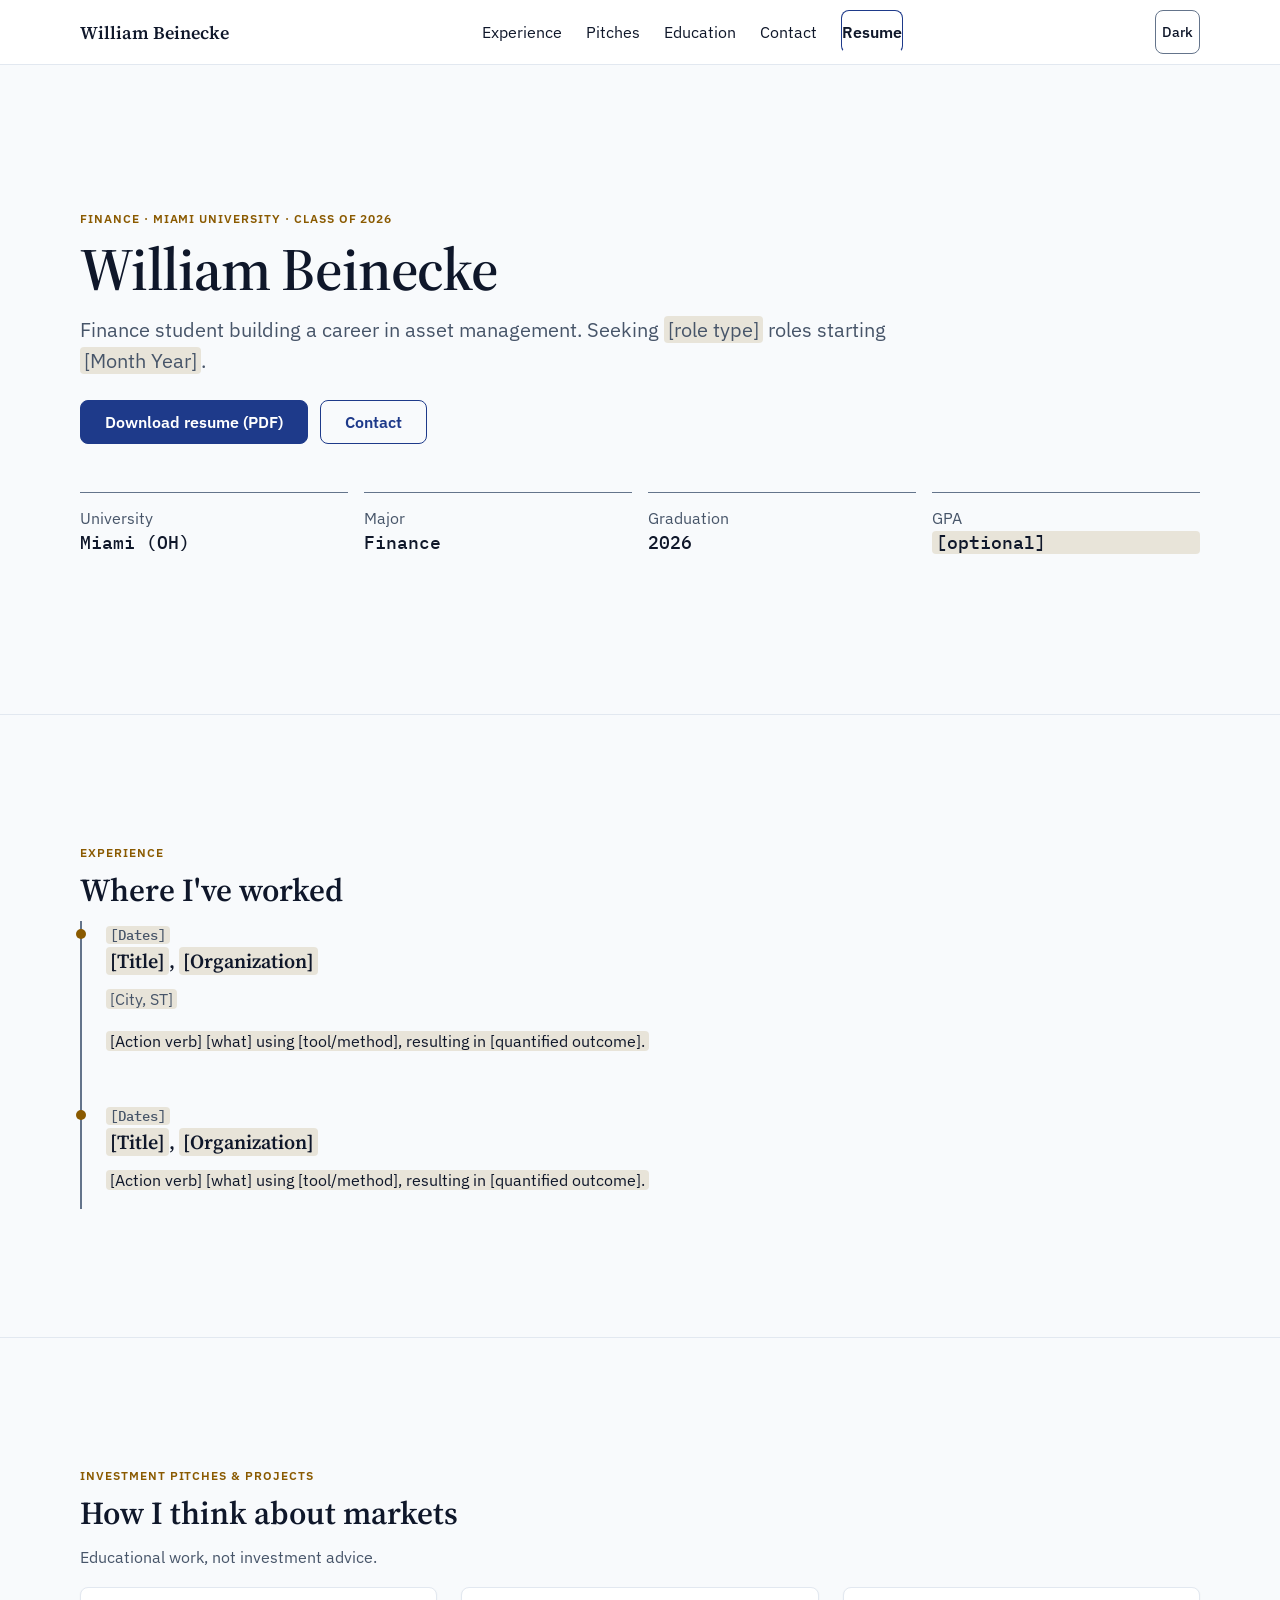
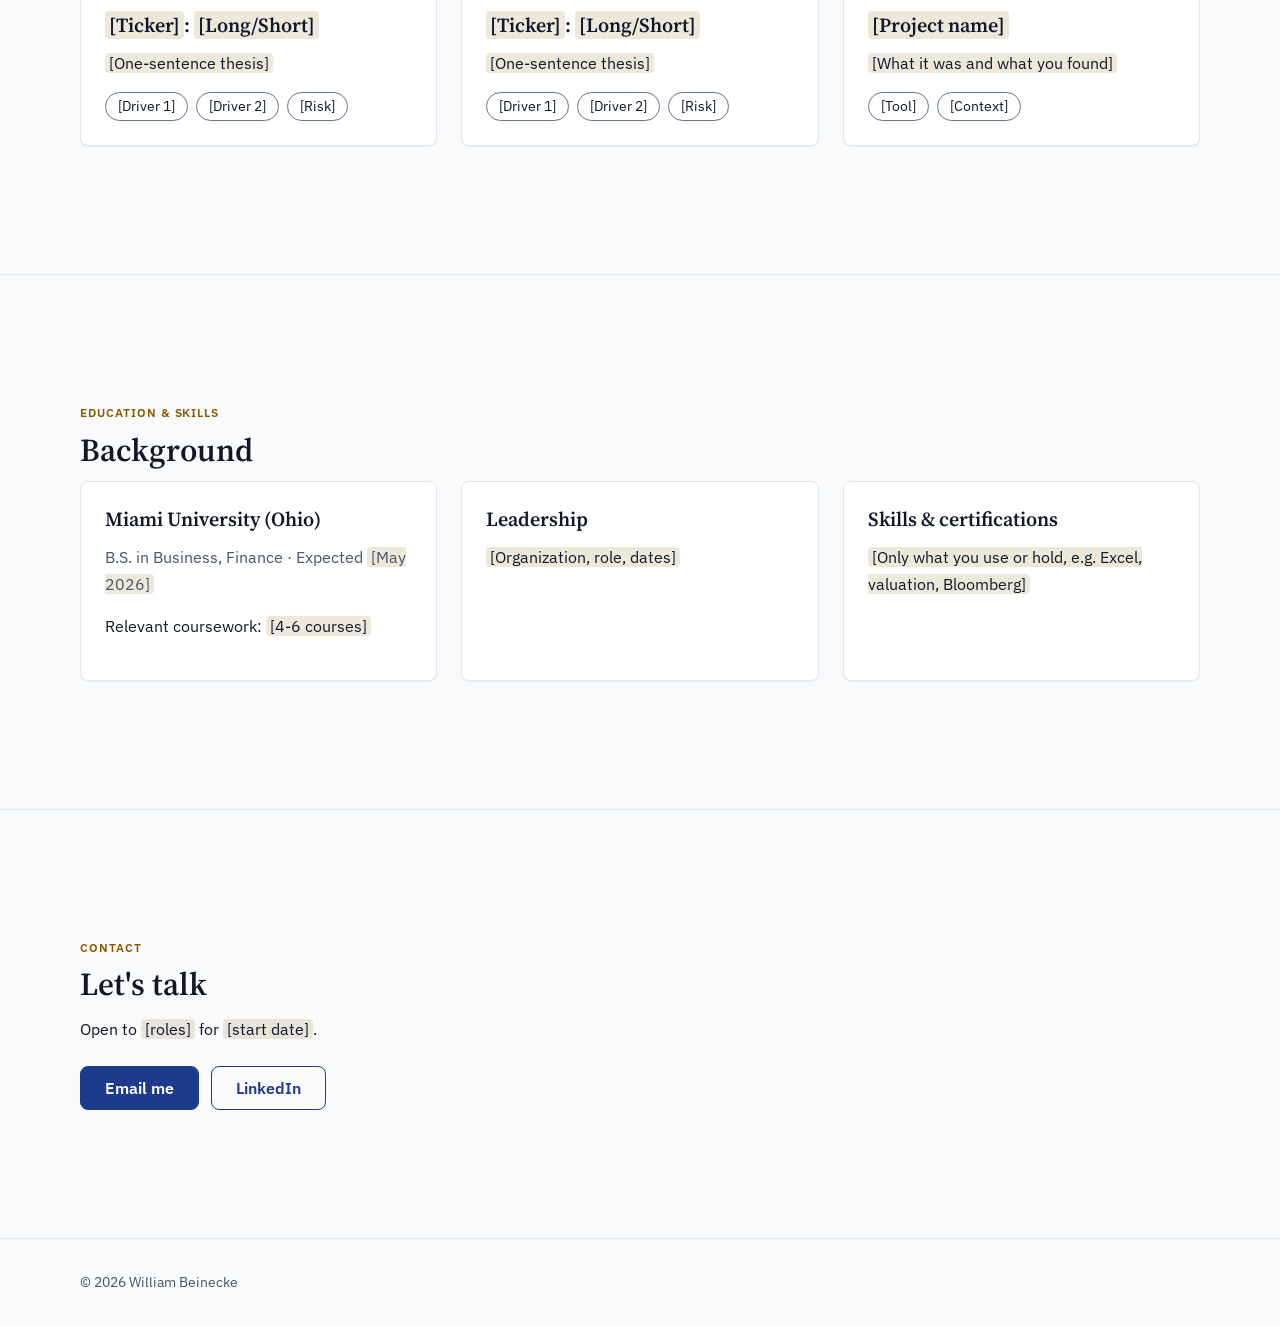
==== index.html @ d51bf865 "Build portfolio site scaffold, styles, scripts, and progress dashboard Co-Authored-By: Claude Sonnet" ====
<!doctype html>
<html lang="en">
<head>
  <meta charset="utf-8">
  <meta name="viewport" content="width=device-width, initial-scale=1">
  <meta name="color-scheme" content="light dark">
  <title>William Beinecke | Finance, Miami University '26 | Asset Management</title>
  <meta name="description" content="William Beinecke is a Miami University (Ohio) finance major, Class of 2026, seeking asset management roles. View experience, pitches, and resume.">
  <meta property="og:type" content="website">
  <meta property="og:title" content="William Beinecke | Finance &amp; Asset Management">
  <meta property="og:description" content="Miami University finance major, Class of 2026, seeking asset management roles.">
  <meta property="og:site_name" content="William Beinecke">
  <meta name="twitter:card" content="summary">
  <link rel="preconnect" href="https://fonts.googleapis.com">
  <link rel="preconnect" href="https://fonts.gstatic.com" crossorigin>
  <link rel="stylesheet" href="https://fonts.googleapis.com/css2?family=IBM+Plex+Mono:wght@500&family=IBM+Plex+Sans:wght@400;500;600&family=Source+Serif+4:wght@600&display=swap">
  <link rel="stylesheet" href="css/tokens.css">
  <link rel="stylesheet" href="css/base.css">
  <link rel="stylesheet" href="css/components.css">
  <script src="js/theme.js"></script>
  <script defer src="js/main.js"></script>
</head>
<body>
  <a class="skip" href="#main">Skip to content</a>
  <header class="site-header">
    <nav class="wrap nav" aria-label="Primary">
      <a class="brand" href="#top">William Beinecke</a>
      <ul class="nav-links" id="nav-links">
        <li><a href="#experience">Experience</a></li>
        <li><a href="#pitches">Pitches</a></li>
        <li><a href="#education">Education</a></li>
        <li><a href="#contact">Contact</a></li>
        <li><a class="btn btn-ghost" href="William-Beinecke-Resume.pdf">Resume</a></li>
      </ul>
      <div class="nav-tools">
        <button class="icon-btn" id="theme-toggle" type="button" aria-pressed="false">Dark</button>
        <button class="icon-btn menu-btn" id="menu-btn" type="button" aria-expanded="false" aria-controls="nav-links" aria-label="Menu">Menu</button>
      </div>
    </nav>
  </header>

  <main id="main">
    <section class="hero wrap" id="top" aria-labelledby="h-name">
      <p class="eyebrow">Finance &middot; Miami University &middot; Class of 2026</p>
      <h1 id="h-name">William Beinecke</h1>
      <p class="lead">Finance student building a career in asset management. Seeking <span class="ph">[role type]</span> roles starting <span class="ph">[Month Year]</span>.</p>
      <div class="cta-row">
        <a class="btn btn-primary" href="William-Beinecke-Resume.pdf">Download resume (PDF)</a>
        <a class="btn btn-ghost" href="#contact">Contact</a>
      </div>
      <ul class="stats" aria-label="Snapshot">
        <li><span class="muted">University</span><strong>Miami (OH)</strong></li>
        <li><span class="muted">Major</span><strong>Finance</strong></li>
        <li><span class="muted">Graduation</span><strong>2026</strong></li>
        <li><span class="muted">GPA</span><strong class="ph">[optional]</strong></li>
      </ul>
    </section>

    <section class="block" id="experience" aria-labelledby="h-exp">
      <div class="wrap">
        <p class="eyebrow">Experience</p>
        <h2 id="h-exp">Where I've worked</h2>
        <ol class="timeline">
          <li class="reveal">
            <span class="date ph">[Dates]</span>
            <h3><span class="ph">[Title]</span>, <span class="ph">[Organization]</span></h3>
            <p class="muted"><span class="ph">[City, ST]</span></p>
            <p><span class="ph">[Action verb] [what] using [tool/method], resulting in [quantified outcome].</span></p>
          </li>
          <li class="reveal">
            <span class="date ph">[Dates]</span>
            <h3><span class="ph">[Title]</span>, <span class="ph">[Organization]</span></h3>
            <p><span class="ph">[Action verb] [what] using [tool/method], resulting in [quantified outcome].</span></p>
          </li>
        </ol>
      </div>
    </section>

    <section class="block" id="pitches" aria-labelledby="h-pitch">
      <div class="wrap">
        <p class="eyebrow">Investment pitches &amp; projects</p>
        <h2 id="h-pitch">How I think about markets</h2>
        <p class="muted">Educational work, not investment advice.</p>
        <div class="grid cols">
          <article class="card hover reveal">
            <h3><span class="ph">[Ticker]</span>: <span class="ph">[Long/Short]</span></h3>
            <p><span class="ph">[One-sentence thesis]</span></p>
            <ul class="tags"><li>[Driver 1]</li><li>[Driver 2]</li><li>[Risk]</li></ul>
          </article>
          <article class="card hover reveal">
            <h3><span class="ph">[Ticker]</span>: <span class="ph">[Long/Short]</span></h3>
            <p><span class="ph">[One-sentence thesis]</span></p>
            <ul class="tags"><li>[Driver 1]</li><li>[Driver 2]</li><li>[Risk]</li></ul>
          </article>
          <article class="card hover reveal">
            <h3><span class="ph">[Project name]</span></h3>
            <p><span class="ph">[What it was and what you found]</span></p>
            <ul class="tags"><li>[Tool]</li><li>[Context]</li></ul>
          </article>
        </div>
      </div>
    </section>

    <section class="block" id="education" aria-labelledby="h-edu">
      <div class="wrap">
        <p class="eyebrow">Education &amp; skills</p>
        <h2 id="h-edu">Background</h2>
        <div class="grid cols">
          <div class="card reveal">
            <h3>Miami University (Ohio)</h3>
            <p class="muted">B.S. in Business, Finance &middot; Expected <span class="ph">[May 2026]</span></p>
            <p>Relevant coursework: <span class="ph">[4-6 courses]</span></p>
          </div>
          <div class="card reveal">
            <h3>Leadership</h3>
            <p><span class="ph">[Organization, role, dates]</span></p>
          </div>
          <div class="card reveal">
            <h3>Skills &amp; certifications</h3>
            <p><span class="ph">[Only what you use or hold, e.g. Excel, valuation, Bloomberg]</span></p>
          </div>
        </div>
      </div>
    </section>

    <section class="block" id="contact" aria-labelledby="h-contact">
      <div class="wrap">
        <p class="eyebrow">Contact</p>
        <h2 id="h-contact">Let's talk</h2>
        <p>Open to <span class="ph">[roles]</span> for <span class="ph">[start date]</span>.</p>
        <div class="cta-row">
          <a class="btn btn-primary" href="mailto:">Email me</a>
          <a class="btn btn-ghost" href="#">LinkedIn</a>
        </div>
      </div>
    </section>
  </main>

  <footer class="site-footer">
    <div class="wrap">&copy; <span id="year">2026</span> William Beinecke</div>
  </footer>
</body>
</html>
---- css/tokens.css ----
:root {
  color-scheme: light dark;
  --bg: #F8FAFC; --surface: #FFFFFF; --text: #0F172A; --text-muted: #475569;
  --primary: #1E3A8A; --on-primary: #FFFFFF; --accent: #8A5A00;
  --border: #E2E8F0; --border-strong: #64748B; --focus: #1E3A8A;
  --ok: #166534; --warn: #8A5A00;
  --shadow-sm: 0 1px 2px rgba(15,23,42,.06);
  --font-head: "Source Serif 4", Georgia, serif;
  --font-body: "IBM Plex Sans", system-ui, -apple-system, "Segoe UI", sans-serif;
  --font-mono: "IBM Plex Mono", ui-monospace, Menlo, monospace;
  --s1: 4px; --s2: 8px; --s3: 12px; --s4: 16px; --s5: 24px; --s6: 32px; --s7: 48px; --s8: 64px;
  --radius: 8px; --maxw: 1120px; --nav-h: 64px;
  --dur: 220ms; --ease: cubic-bezier(.2, 0, .2, 1);
}
@media (prefers-color-scheme: dark) {
  :root:not([data-theme="light"]) {
    --bg: #0B1220; --surface: #121B2E; --text: #E8EEF7; --text-muted: #9AA8BD;
    --primary: #7FA8FF; --on-primary: #0B1220; --accent: #E0B04A;
    --border: #1F2A44; --border-strong: #5B6B88; --focus: #7FA8FF;
    --ok: #6EE7A0; --warn: #E0B04A; --shadow-sm: none;
  }
}
:root[data-theme="dark"] {
  color-scheme: dark;
  --bg: #0B1220; --surface: #121B2E; --text: #E8EEF7; --text-muted: #9AA8BD;
  --primary: #7FA8FF; --on-primary: #0B1220; --accent: #E0B04A;
  --border: #1F2A44; --border-strong: #5B6B88; --focus: #7FA8FF;
  --ok: #6EE7A0; --warn: #E0B04A; --shadow-sm: none;
}
---- css/base.css ----
*, *::before, *::after { box-sizing: border-box; }
html { -webkit-text-size-adjust: 100%; scroll-padding-top: var(--nav-h); }
@media (prefers-reduced-motion: no-preference) { html { scroll-behavior: smooth; } }
body { margin: 0; background: var(--bg); color: var(--text); font: 400 1rem/1.65 var(--font-body); }
h1, h2, h3 { font-family: var(--font-head); font-weight: 600; margin: 0 0 var(--s3); }
h1 { font-size: clamp(2.25rem, 6vw, 3.75rem); line-height: 1.08; letter-spacing: -.02em; }
h2 { font-size: clamp(1.6rem, 3vw, 2rem); line-height: 1.2; }
h3 { font-size: 1.25rem; line-height: 1.3; }
p { margin: 0 0 var(--s4); max-width: 68ch; }
a { color: var(--primary); text-underline-offset: 3px; }
:focus-visible { outline: 3px solid var(--focus); outline-offset: 2px; }
.muted { color: var(--text-muted); }
.eyebrow { font-size: .75rem; letter-spacing: .08em; text-transform: uppercase; color: var(--accent); font-weight: 600; margin: 0 0 var(--s2); }
.skip { position: absolute; left: var(--s4); top: -100px; background: var(--primary); color: var(--on-primary); padding: var(--s2) var(--s4); border-radius: var(--radius); z-index: 100; }
.skip:focus { top: var(--s2); }
.wrap { width: min(100% - 32px, var(--maxw)); margin-inline: auto; }
@media (min-width: 640px) { .wrap { width: min(100% - 48px, var(--maxw)); } }
@media (min-width: 1024px) { .wrap { width: min(100% - 64px, var(--maxw)); } }
.btn { display: inline-flex; align-items: center; justify-content: center; min-height: 44px; padding: 0 var(--s5); border-radius: var(--radius); border: 1px solid var(--primary); font: 600 1rem var(--font-body); text-decoration: none; cursor: pointer; transition: transform var(--dur) var(--ease), background var(--dur) var(--ease); }
.btn:active { transform: scale(.98); }
.btn-primary { background: var(--primary); color: var(--on-primary); }
.btn-primary:hover { filter: brightness(1.08); }
.btn-ghost { background: transparent; color: var(--primary); }
.btn-ghost:hover { background: var(--surface); }
.card { background: var(--surface); border: 1px solid var(--border); border-radius: var(--radius); padding: var(--s5); box-shadow: var(--shadow-sm); }
@media (prefers-reduced-motion: reduce) {
  *, *::before, *::after { animation-duration: .01ms !important; transition-duration: .01ms !important; scroll-behavior: auto !important; }
}
---- css/components.css ----
.site-header { position: sticky; top: 0; z-index: 50; background: var(--surface); border-bottom: 1px solid var(--border); }
.nav { display: flex; align-items: center; justify-content: space-between; min-height: var(--nav-h); gap: var(--s4); }
.brand { font: 600 1.125rem var(--font-head); color: var(--text); text-decoration: none; }
.nav-links { display: none; list-style: none; margin: 0; padding: 0; gap: var(--s5); align-items: center; }
.nav-links a { color: var(--text); text-decoration: none; padding: var(--s2) 0; border-bottom: 2px solid transparent; }
.nav-links a:hover, .nav-links a[aria-current="true"] { border-color: var(--accent); }
.nav-tools { display: flex; gap: var(--s2); align-items: center; }
.icon-btn { min-width: 44px; min-height: 44px; border-radius: var(--radius); border: 1px solid var(--border-strong); background: transparent; color: var(--text); cursor: pointer; font: 500 .875rem var(--font-body); }
.menu-btn { display: inline-flex; align-items: center; justify-content: center; }
.nav-links.open { display: flex; flex-direction: column; align-items: flex-start; position: absolute; left: 0; right: 0; top: var(--nav-h); background: var(--surface); border-bottom: 1px solid var(--border); padding: var(--s4) 16px; }
@media (min-width: 768px) {
  .nav-links { display: flex; }
  .menu-btn { display: none; }
}
section.block { padding-block: clamp(64px, 10vw, 128px); border-top: 1px solid var(--border); }
.hero { padding-block: clamp(64px, 12vw, 144px); }
.hero .lead { font-size: 1.25rem; line-height: 1.55; color: var(--text-muted); }
.cta-row { display: flex; flex-wrap: wrap; gap: var(--s3); margin-top: var(--s5); }
.stats { display: grid; grid-template-columns: repeat(auto-fit, minmax(160px, 1fr)); gap: var(--s4); margin-top: var(--s7); padding: 0; list-style: none; }
.stats li { border-top: 1px solid var(--border-strong); padding-top: var(--s3); }
.stats strong { display: block; font: 500 1.125rem var(--font-mono); font-variant-numeric: tabular-nums; }
.timeline { list-style: none; margin: 0; padding: 0 0 0 var(--s5); border-left: 2px solid var(--border-strong); display: grid; gap: var(--s6); }
.timeline li { position: relative; }
.timeline li::before { content: ""; position: absolute; left: calc(-1 * var(--s5) - 6px); top: 8px; width: 10px; height: 10px; border-radius: 50%; background: var(--accent); }
.date { font: 500 .875rem var(--font-mono); color: var(--text-muted); }
.grid { display: grid; gap: var(--s5); }
@media (min-width: 768px) { .grid.cols { grid-template-columns: repeat(2, 1fr); } }
@media (min-width: 1024px) { .grid.cols { grid-template-columns: repeat(3, 1fr); } }
.card.hover { transition: border-color var(--dur) var(--ease), transform var(--dur) var(--ease); }
.card.hover:hover { border-color: var(--primary); transform: translateY(-2px); }
.tags { display: flex; flex-wrap: wrap; gap: var(--s2); list-style: none; padding: 0; margin: var(--s3) 0 0; }
.tags li { border: 1px solid var(--border-strong); border-radius: 999px; padding: 2px var(--s3); font-size: .875rem; }
.ph { background: color-mix(in srgb, var(--accent) 14%, transparent); border-radius: 4px; padding: 0 4px; }
.site-footer { border-top: 1px solid var(--border); padding-block: var(--s6); color: var(--text-muted); font-size: .875rem; }
.js .reveal { opacity: 0; transform: translateY(8px); transition: opacity 300ms var(--ease), transform 300ms var(--ease); }
.js .reveal.is-visible { opacity: 1; transform: none; }
@media print { .site-header, .cta-row, .icon-btn { display: none; } :root { --bg: #fff; --text: #000; } }
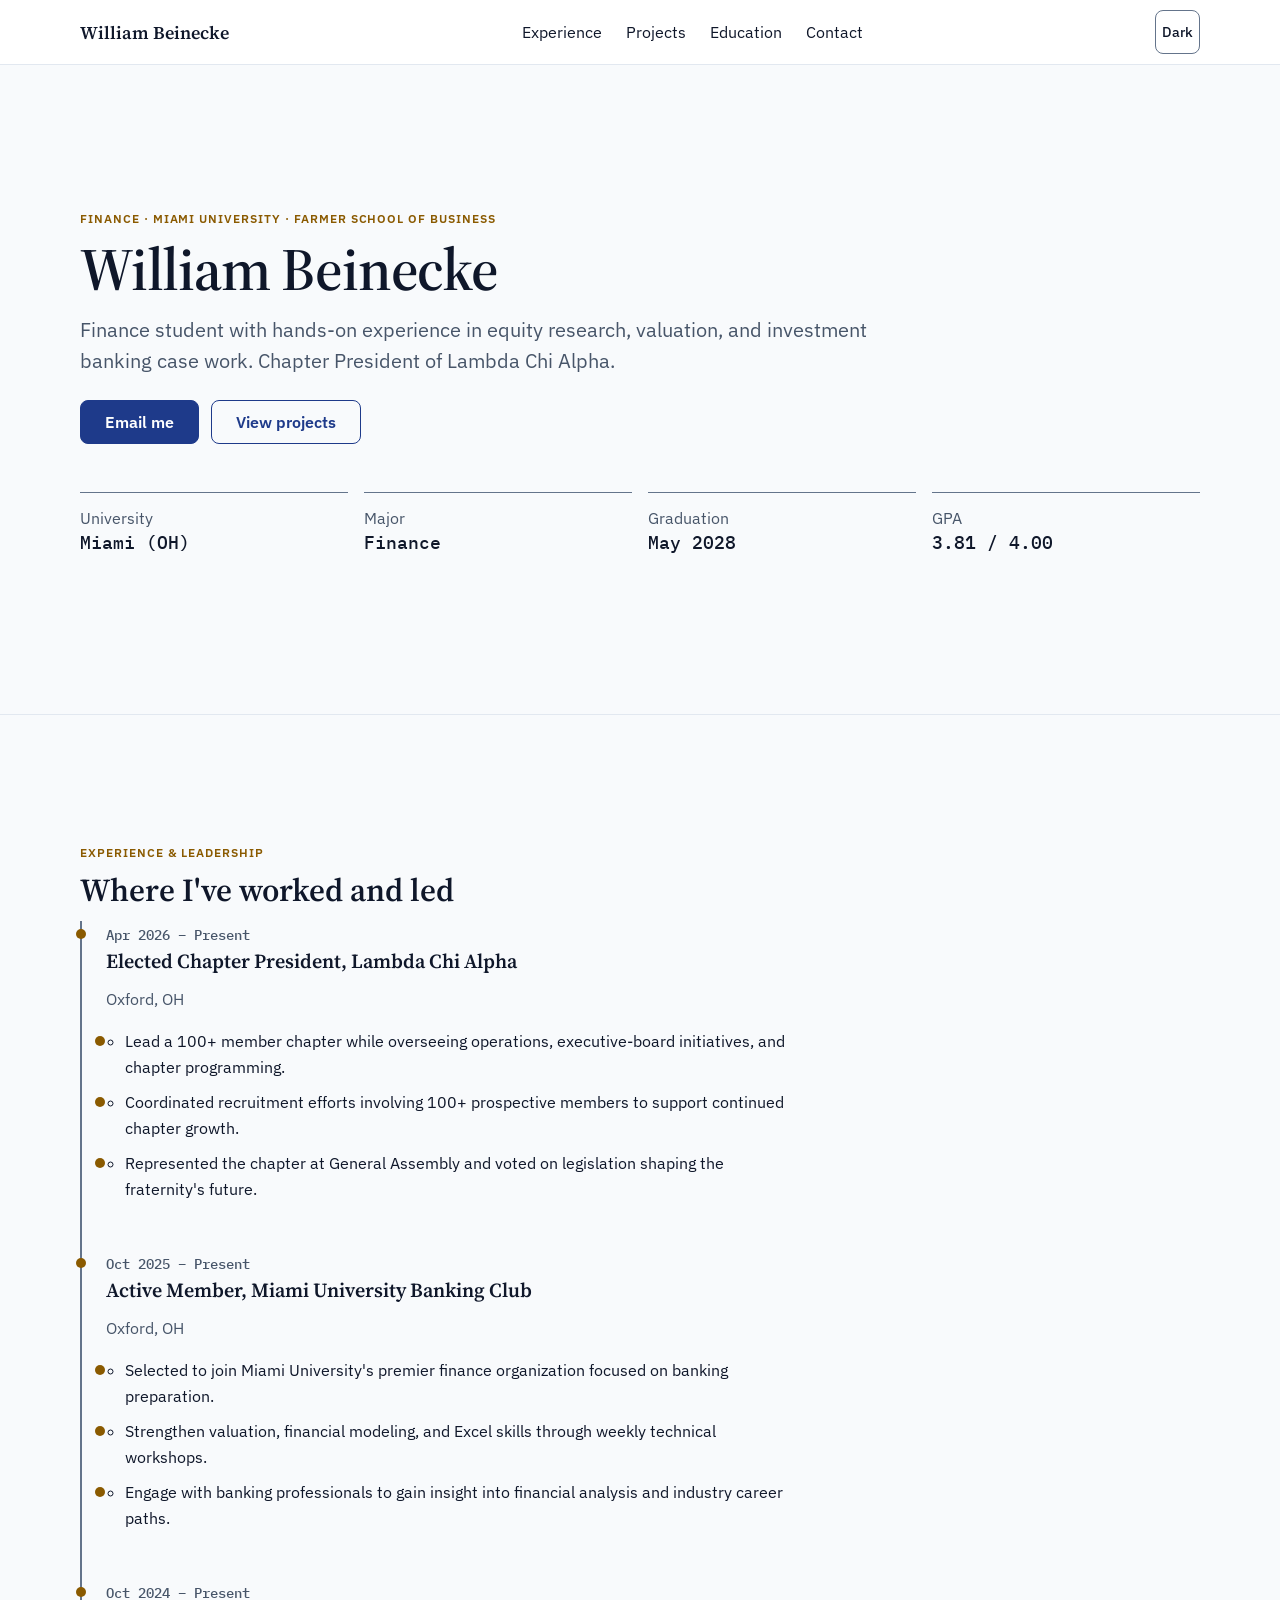
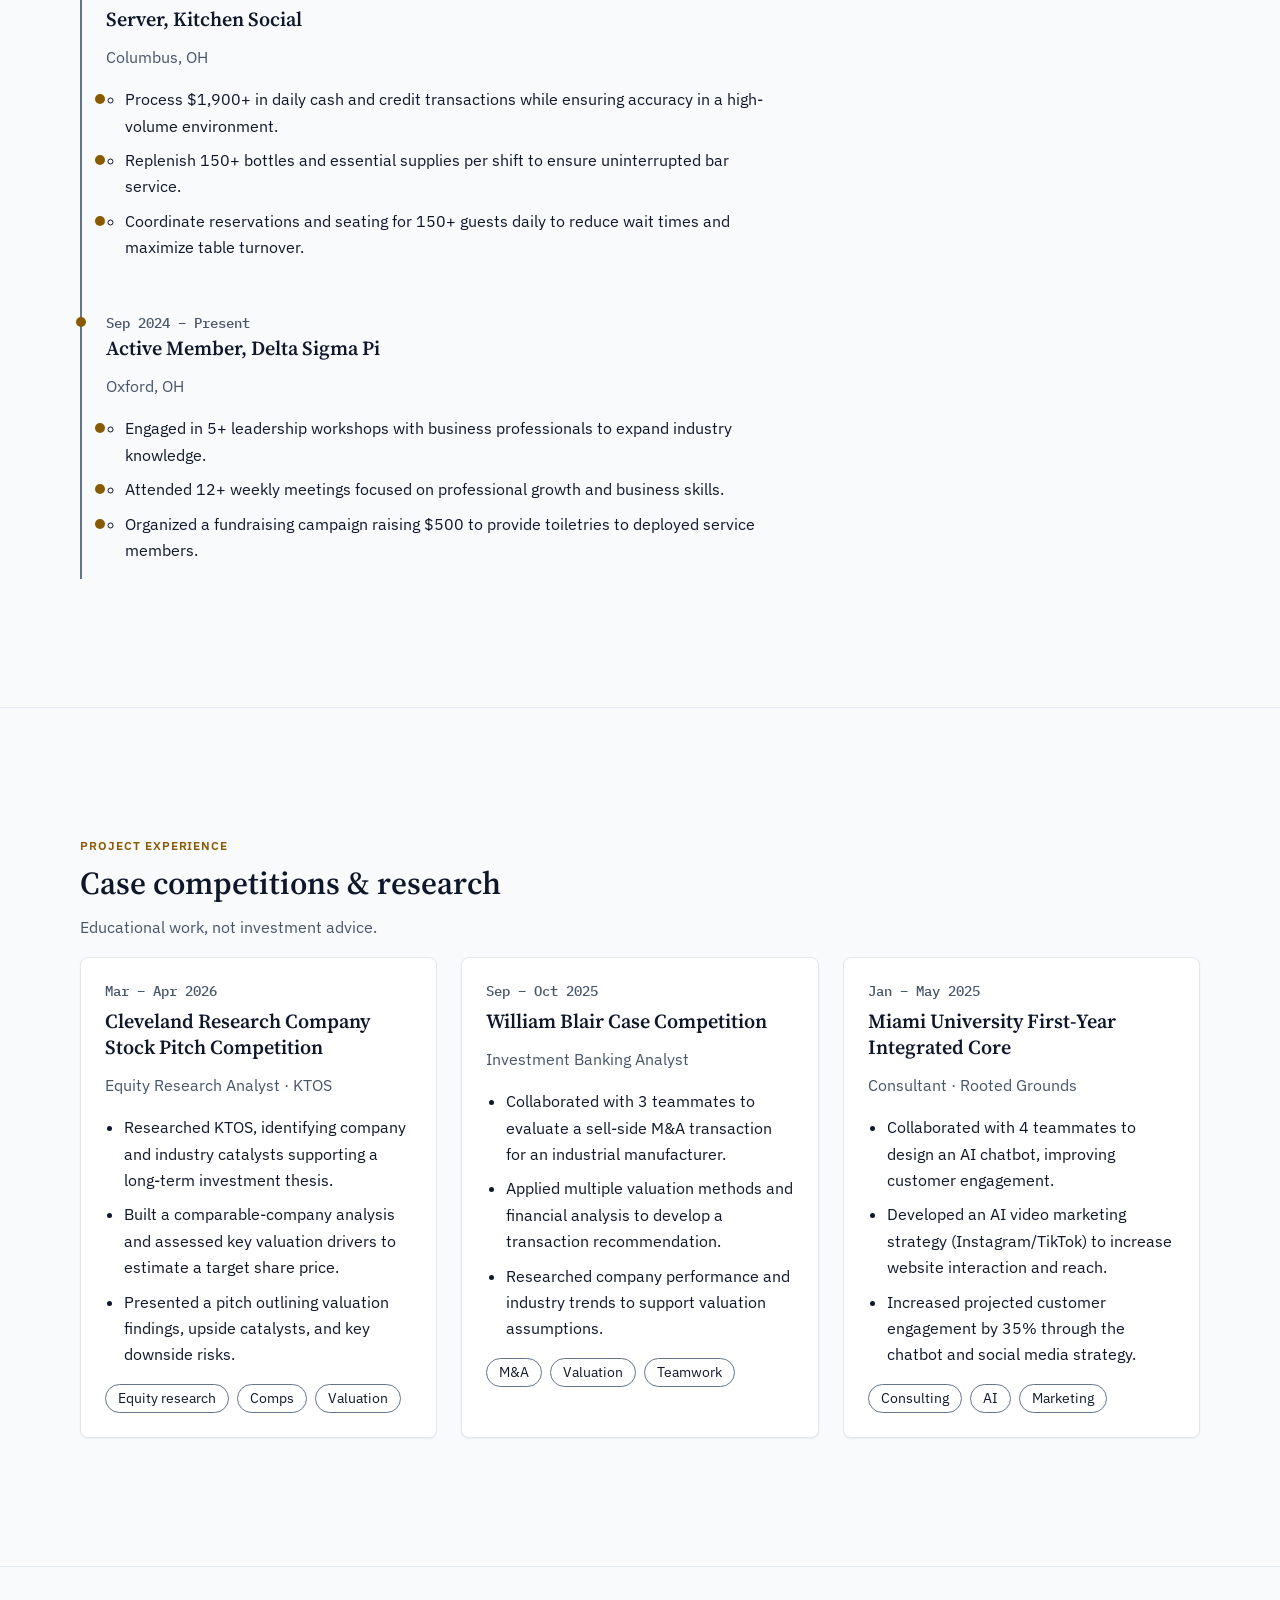
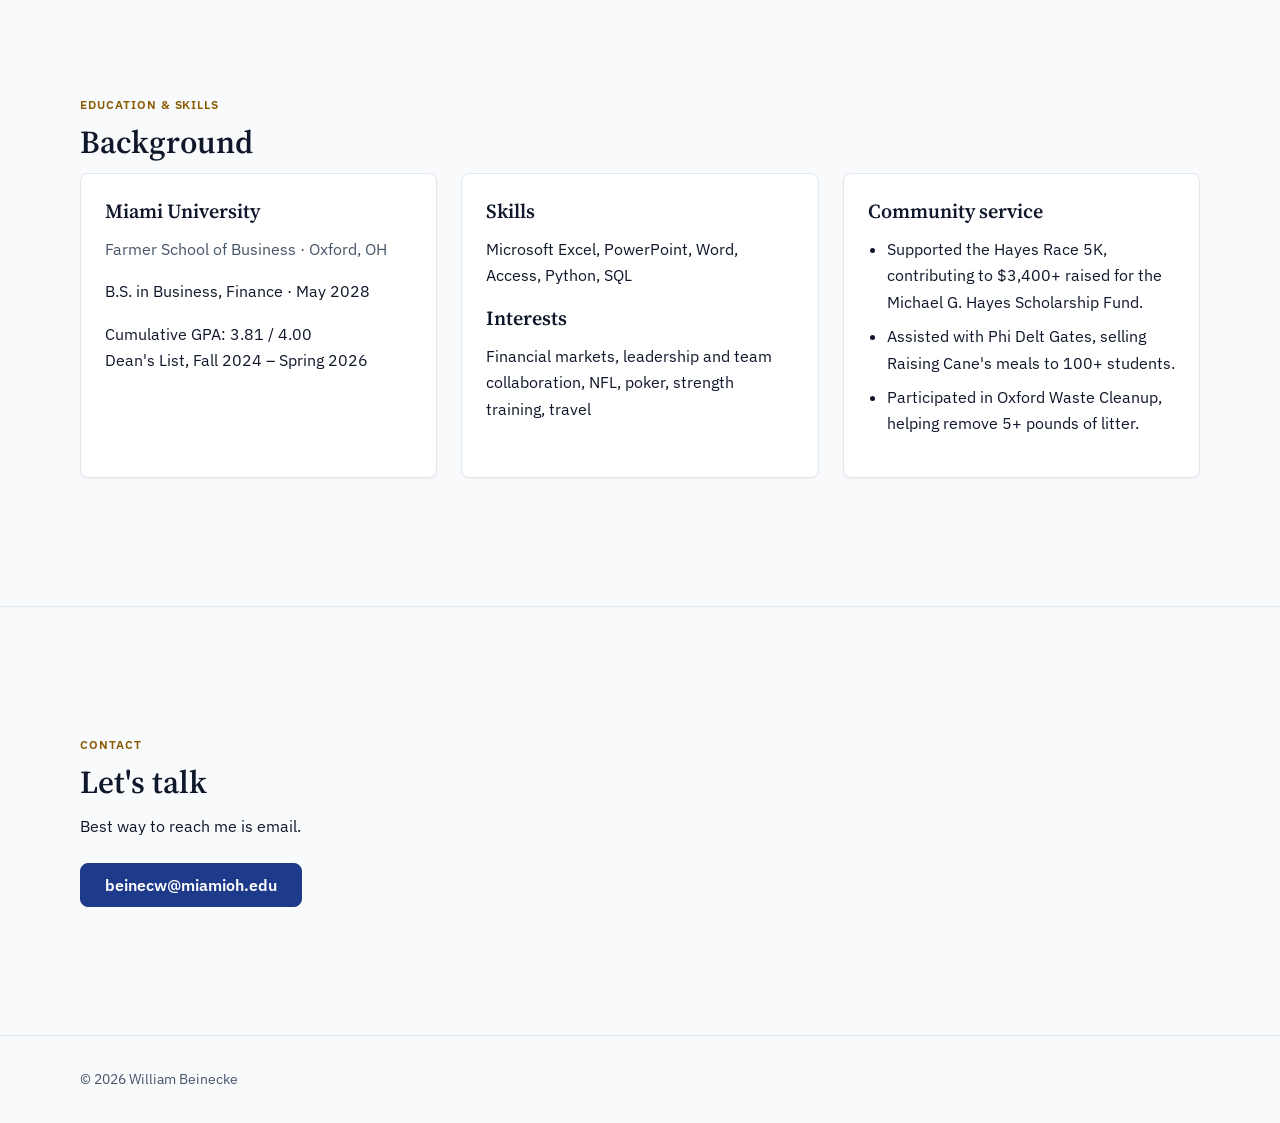
==== commit 345d67c9: "Add resume content to site Co-Authored-By: Claude Sonnet 5.5 <noreply@anthropic.com>" ====
--- a/index.html
+++ b/index.html
@@ -4,11 +4,11 @@
   <meta charset="utf-8">
   <meta name="viewport" content="width=device-width, initial-scale=1">
   <meta name="color-scheme" content="light dark">
-  <title>William Beinecke | Finance, Miami University '26 | Asset Management</title>
-  <meta name="description" content="William Beinecke is a Miami University (Ohio) finance major, Class of 2026, seeking asset management roles. View experience, pitches, and resume.">
+  <title>William Beinecke | Finance, Miami University</title>
+  <meta name="description" content="William Beinecke is a Miami University (Farmer School of Business) finance major with experience in equity research, valuation, and case competitions.">
   <meta property="og:type" content="website">
-  <meta property="og:title" content="William Beinecke | Finance &amp; Asset Management">
-  <meta property="og:description" content="Miami University finance major, Class of 2026, seeking asset management roles.">
+  <meta property="og:title" content="William Beinecke | Finance">
+  <meta property="og:description" content="Miami University finance major with experience in equity research and valuation.">
   <meta property="og:site_name" content="William Beinecke">
   <meta name="twitter:card" content="summary">
   <link rel="preconnect" href="https://fonts.googleapis.com">
@@ -27,10 +27,9 @@
       <a class="brand" href="#top">William Beinecke</a>
       <ul class="nav-links" id="nav-links">
         <li><a href="#experience">Experience</a></li>
-        <li><a href="#pitches">Pitches</a></li>
+        <li><a href="#pitches">Projects</a></li>
         <li><a href="#education">Education</a></li>
         <li><a href="#contact">Contact</a></li>
-        <li><a class="btn btn-ghost" href="William-Beinecke-Resume.pdf">Resume</a></li>
       </ul>
       <div class="nav-tools">
         <button class="icon-btn" id="theme-toggle" type="button" aria-pressed="false">Dark</button>
@@ -41,36 +40,65 @@
 
   <main id="main">
     <section class="hero wrap" id="top" aria-labelledby="h-name">
-      <p class="eyebrow">Finance &middot; Miami University &middot; Class of 2026</p>
+      <p class="eyebrow">Finance &middot; Miami University &middot; Farmer School of Business</p>
       <h1 id="h-name">William Beinecke</h1>
-      <p class="lead">Finance student building a career in asset management. Seeking <span class="ph">[role type]</span> roles starting <span class="ph">[Month Year]</span>.</p>
+      <p class="lead">Finance student with hands-on experience in equity research, valuation, and investment banking case work. Chapter President of Lambda Chi Alpha.</p>
       <div class="cta-row">
-        <a class="btn btn-primary" href="William-Beinecke-Resume.pdf">Download resume (PDF)</a>
-        <a class="btn btn-ghost" href="#contact">Contact</a>
+        <a class="btn btn-primary" href="mailto:beinecw@miamioh.edu">Email me</a>
+        <a class="btn btn-ghost" href="#pitches">View projects</a>
       </div>
       <ul class="stats" aria-label="Snapshot">
         <li><span class="muted">University</span><strong>Miami (OH)</strong></li>
         <li><span class="muted">Major</span><strong>Finance</strong></li>
-        <li><span class="muted">Graduation</span><strong>2026</strong></li>
-        <li><span class="muted">GPA</span><strong class="ph">[optional]</strong></li>
+        <li><span class="muted">Graduation</span><strong>May 2028</strong></li>
+        <li><span class="muted">GPA</span><strong>3.81 / 4.00</strong></li>
       </ul>
     </section>
 
     <section class="block" id="experience" aria-labelledby="h-exp">
       <div class="wrap">
-        <p class="eyebrow">Experience</p>
-        <h2 id="h-exp">Where I've worked</h2>
+        <p class="eyebrow">Experience &amp; leadership</p>
+        <h2 id="h-exp">Where I've worked and led</h2>
         <ol class="timeline">
           <li class="reveal">
-            <span class="date ph">[Dates]</span>
-            <h3><span class="ph">[Title]</span>, <span class="ph">[Organization]</span></h3>
-            <p class="muted"><span class="ph">[City, ST]</span></p>
-            <p><span class="ph">[Action verb] [what] using [tool/method], resulting in [quantified outcome].</span></p>
+            <span class="date">Apr 2026 &ndash; Present</span>
+            <h3>Elected Chapter President, Lambda Chi Alpha</h3>
+            <p class="muted">Oxford, OH</p>
+            <ul class="bullets">
+              <li>Lead a 100+ member chapter while overseeing operations, executive-board initiatives, and chapter programming.</li>
+              <li>Coordinated recruitment efforts involving 100+ prospective members to support continued chapter growth.</li>
+              <li>Represented the chapter at General Assembly and voted on legislation shaping the fraternity's future.</li>
+            </ul>
           </li>
           <li class="reveal">
-            <span class="date ph">[Dates]</span>
-            <h3><span class="ph">[Title]</span>, <span class="ph">[Organization]</span></h3>
-            <p><span class="ph">[Action verb] [what] using [tool/method], resulting in [quantified outcome].</span></p>
+            <span class="date">Oct 2025 &ndash; Present</span>
+            <h3>Active Member, Miami University Banking Club</h3>
+            <p class="muted">Oxford, OH</p>
+            <ul class="bullets">
+              <li>Selected to join Miami University's premier finance organization focused on banking preparation.</li>
+              <li>Strengthen valuation, financial modeling, and Excel skills through weekly technical workshops.</li>
+              <li>Engage with banking professionals to gain insight into financial analysis and industry career paths.</li>
+            </ul>
+          </li>
+          <li class="reveal">
+            <span class="date">Oct 2024 &ndash; Present</span>
+            <h3>Server, Kitchen Social</h3>
+            <p class="muted">Columbus, OH</p>
+            <ul class="bullets">
+              <li>Process $1,900+ in daily cash and credit transactions while ensuring accuracy in a high-volume environment.</li>
+              <li>Replenish 150+ bottles and essential supplies per shift to ensure uninterrupted bar service.</li>
+              <li>Coordinate reservations and seating for 150+ guests daily to reduce wait times and maximize table turnover.</li>
+            </ul>
+          </li>
+          <li class="reveal">
+            <span class="date">Sep 2024 &ndash; Present</span>
+            <h3>Active Member, Delta Sigma Pi</h3>
+            <p class="muted">Oxford, OH</p>
+            <ul class="bullets">
+              <li>Engaged in 5+ leadership workshops with business professionals to expand industry knowledge.</li>
+              <li>Attended 12+ weekly meetings focused on professional growth and business skills.</li>
+              <li>Organized a fundraising campaign raising $500 to provide toiletries to deployed service members.</li>
+            </ul>
           </li>
         </ol>
       </div>
@@ -78,24 +106,42 @@
 
     <section class="block" id="pitches" aria-labelledby="h-pitch">
       <div class="wrap">
-        <p class="eyebrow">Investment pitches &amp; projects</p>
-        <h2 id="h-pitch">How I think about markets</h2>
+        <p class="eyebrow">Project experience</p>
+        <h2 id="h-pitch">Case competitions &amp; research</h2>
         <p class="muted">Educational work, not investment advice.</p>
         <div class="grid cols">
           <article class="card hover reveal">
-            <h3><span class="ph">[Ticker]</span>: <span class="ph">[Long/Short]</span></h3>
-            <p><span class="ph">[One-sentence thesis]</span></p>
-            <ul class="tags"><li>[Driver 1]</li><li>[Driver 2]</li><li>[Risk]</li></ul>
+            <p class="date">Mar &ndash; Apr 2026</p>
+            <h3>Cleveland Research Company Stock Pitch Competition</h3>
+            <p class="muted">Equity Research Analyst &middot; KTOS</p>
+            <ul class="bullets">
+              <li>Researched KTOS, identifying company and industry catalysts supporting a long-term investment thesis.</li>
+              <li>Built a comparable-company analysis and assessed key valuation drivers to estimate a target share price.</li>
+              <li>Presented a pitch outlining valuation findings, upside catalysts, and key downside risks.</li>
+            </ul>
+            <ul class="tags"><li>Equity research</li><li>Comps</li><li>Valuation</li></ul>
           </article>
           <article class="card hover reveal">
-            <h3><span class="ph">[Ticker]</span>: <span class="ph">[Long/Short]</span></h3>
-            <p><span class="ph">[One-sentence thesis]</span></p>
-            <ul class="tags"><li>[Driver 1]</li><li>[Driver 2]</li><li>[Risk]</li></ul>
+            <p class="date">Sep &ndash; Oct 2025</p>
+            <h3>William Blair Case Competition</h3>
+            <p class="muted">Investment Banking Analyst</p>
+            <ul class="bullets">
+              <li>Collaborated with 3 teammates to evaluate a sell-side M&amp;A transaction for an industrial manufacturer.</li>
+              <li>Applied multiple valuation methods and financial analysis to develop a transaction recommendation.</li>
+              <li>Researched company performance and industry trends to support valuation assumptions.</li>
+            </ul>
+            <ul class="tags"><li>M&amp;A</li><li>Valuation</li><li>Teamwork</li></ul>
           </article>
           <article class="card hover reveal">
-            <h3><span class="ph">[Project name]</span></h3>
-            <p><span class="ph">[What it was and what you found]</span></p>
-            <ul class="tags"><li>[Tool]</li><li>[Context]</li></ul>
+            <p class="date">Jan &ndash; May 2025</p>
+            <h3>Miami University First-Year Integrated Core</h3>
+            <p class="muted">Consultant &middot; Rooted Grounds</p>
+            <ul class="bullets">
+              <li>Collaborated with 4 teammates to design an AI chatbot, improving customer engagement.</li>
+              <li>Developed an AI video marketing strategy (Instagram/TikTok) to increase website interaction and reach.</li>
+              <li>Increased projected customer engagement by 35% through the chatbot and social media strategy.</li>
+            </ul>
+            <ul class="tags"><li>Consulting</li><li>AI</li><li>Marketing</li></ul>
           </article>
         </div>
       </div>
@@ -107,17 +153,24 @@
         <h2 id="h-edu">Background</h2>
         <div class="grid cols">
           <div class="card reveal">
-            <h3>Miami University (Ohio)</h3>
-            <p class="muted">B.S. in Business, Finance &middot; Expected <span class="ph">[May 2026]</span></p>
-            <p>Relevant coursework: <span class="ph">[4-6 courses]</span></p>
+            <h3>Miami University</h3>
+            <p class="muted">Farmer School of Business &middot; Oxford, OH</p>
+            <p>B.S. in Business, Finance &middot; May 2028</p>
+            <p>Cumulative GPA: 3.81 / 4.00<br>Dean's List, Fall 2024 &ndash; Spring 2026</p>
           </div>
           <div class="card reveal">
-            <h3>Leadership</h3>
-            <p><span class="ph">[Organization, role, dates]</span></p>
+            <h3>Skills</h3>
+            <p>Microsoft Excel, PowerPoint, Word, Access, Python, SQL</p>
+            <h3>Interests</h3>
+            <p>Financial markets, leadership and team collaboration, NFL, poker, strength training, travel</p>
           </div>
           <div class="card reveal">
-            <h3>Skills &amp; certifications</h3>
-            <p><span class="ph">[Only what you use or hold, e.g. Excel, valuation, Bloomberg]</span></p>
+            <h3>Community service</h3>
+            <ul class="bullets">
+              <li>Supported the Hayes Race 5K, contributing to $3,400+ raised for the Michael G. Hayes Scholarship Fund.</li>
+              <li>Assisted with Phi Delt Gates, selling Raising Cane's meals to 100+ students.</li>
+              <li>Participated in Oxford Waste Cleanup, helping remove 5+ pounds of litter.</li>
+            </ul>
           </div>
         </div>
       </div>
@@ -127,10 +180,9 @@
       <div class="wrap">
         <p class="eyebrow">Contact</p>
         <h2 id="h-contact">Let's talk</h2>
-        <p>Open to <span class="ph">[roles]</span> for <span class="ph">[start date]</span>.</p>
+        <p>Best way to reach me is email.</p>
         <div class="cta-row">
-          <a class="btn btn-primary" href="mailto:">Email me</a>
-          <a class="btn btn-ghost" href="#">LinkedIn</a>
+          <a class="btn btn-primary" href="mailto:beinecw@miamioh.edu">beinecw@miamioh.edu</a>
         </div>
       </div>
     </section>
--- a/css/components.css
+++ b/css/components.css
@@ -35,3 +35,7 @@
 .js .reveal { opacity: 0; transform: translateY(8px); transition: opacity 300ms var(--ease), transform 300ms var(--ease); }
 .js .reveal.is-visible { opacity: 1; transform: none; }
 @media print { .site-header, .cta-row, .icon-btn { display: none; } :root { --bg: #fff; --text: #000; } }
+
+.bullets { padding-left: 1.2em; margin: 0 0 var(--s4); max-width: 68ch; }
+.bullets li { margin-bottom: var(--s2); }
+.card .date { margin: 0 0 var(--s2); }
